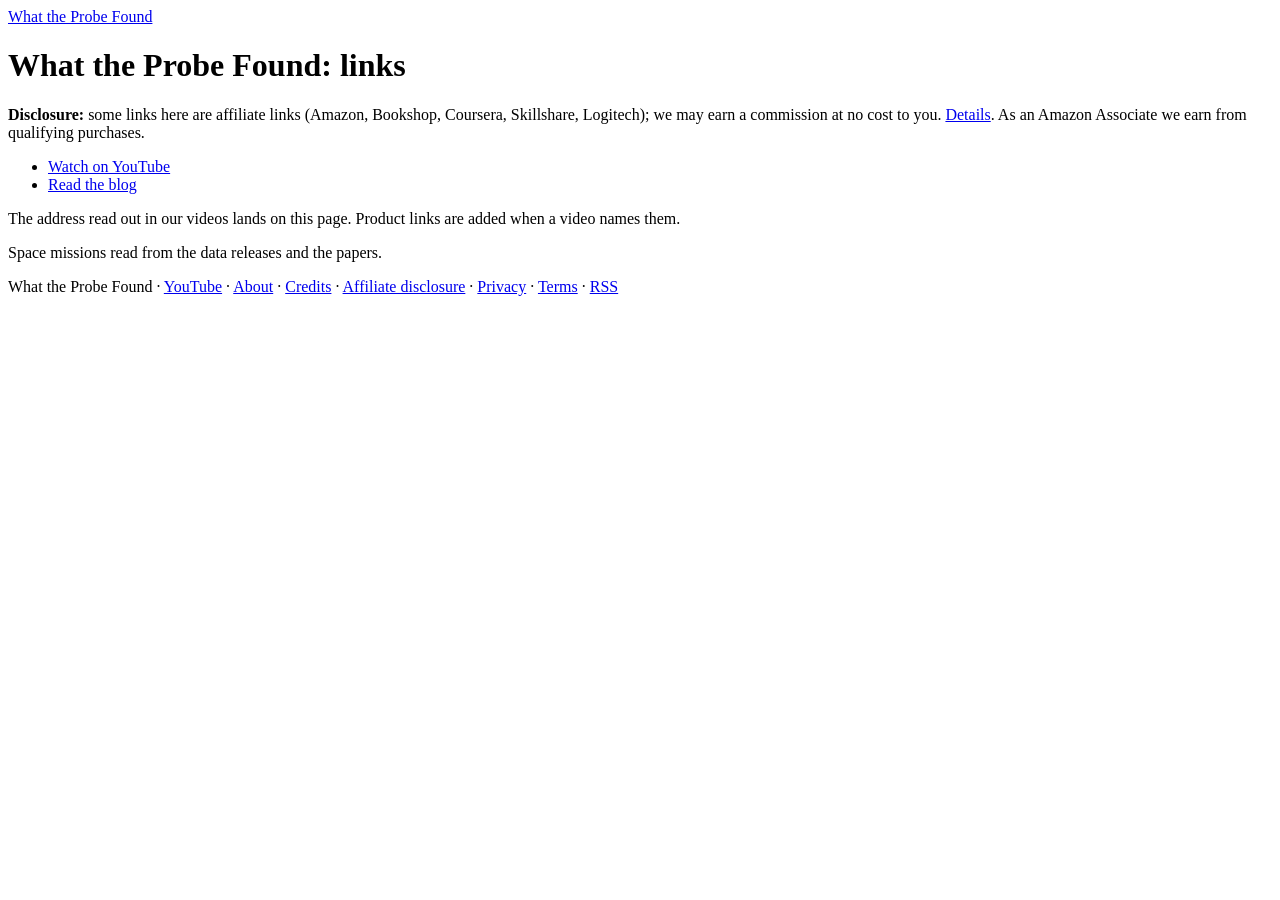
==== go/index.html @ ba675276 "Launch whattheprobefound.visionmediachannels.com" ====
<!doctype html>
<html lang="en">
<head>
<meta charset="utf-8">
<meta name="viewport" content="width=device-width, initial-scale=1">
<title>Links · What the Probe Found</title>
<meta name="description" content="Every What the Probe Found link in one place: channel, blog and the products named in the videos.">
<link rel="canonical" href="https://whattheprobefound.visionmediachannels.com/go/">
<meta property="og:site_name" content="What the Probe Found">
<meta property="og:type" content="website">
<meta property="og:title" content="Links · What the Probe Found">
<meta property="og:description" content="Every What the Probe Found link in one place: channel, blog and the products named in the videos.">
<meta property="og:url" content="https://whattheprobefound.visionmediachannels.com/go/">
<meta property="og:image" content="https://whattheprobefound.visionmediachannels.com/images/site-header.png">
<meta name="twitter:card" content="summary_large_image">
<link rel="alternate" type="application/rss+xml" title="What the Probe Found" href="https://whattheprobefound.visionmediachannels.com/feed.xml">
<link rel="icon" type="image/png" sizes="32x32" href="https://whattheprobefound.visionmediachannels.com/favicon-32.png">
<link rel="icon" type="image/png" sizes="512x512" href="https://whattheprobefound.visionmediachannels.com/favicon-512.png">
<link rel="preconnect" href="https://fonts.googleapis.com">
<link rel="preconnect" href="https://fonts.gstatic.com" crossorigin>
<link rel="stylesheet" href="https://fonts.googleapis.com/css2?family=Exo+2:wght@400;700&amp;family=Source+Sans+3:wght@400;700&amp;display=swap">
<link rel="stylesheet" href="https://whattheprobefound.visionmediachannels.com/style.css">

</head>
<body>
<header class="site"><a href="https://whattheprobefound.visionmediachannels.com/">What the Probe Found</a></header>
<main>
<h1>What the Probe Found: links</h1><aside class="disclosure"><strong>Disclosure:</strong> some links here are affiliate links (Amazon, Bookshop, Coursera, Skillshare, Logitech); we may earn a commission at no cost to you. <a href="https://whattheprobefound.visionmediachannels.com/affiliate-disclosure/">Details</a>. As an Amazon Associate we earn from qualifying purchases.</aside><ul class="posts"><li><a href="https://www.youtube.com/@whattheprobefound">Watch on YouTube</a></li><li><a href="https://whattheprobefound.visionmediachannels.com/">Read the blog</a></li></ul><p class="meta">The address read out in our videos lands on this page. Product links are added when a video names them.</p>
</main>
<footer><p>Space missions read from the data releases and the papers.</p><p>What the Probe Found · <a href="https://www.youtube.com/@whattheprobefound">YouTube</a> · <a href="https://whattheprobefound.visionmediachannels.com/about/">About</a> · <a href="https://whattheprobefound.visionmediachannels.com/credits/">Credits</a> · <a href="https://whattheprobefound.visionmediachannels.com/affiliate-disclosure/">Affiliate disclosure</a> · <a href="https://whattheprobefound.visionmediachannels.com/privacy/">Privacy</a> · <a href="https://whattheprobefound.visionmediachannels.com/terms/">Terms</a> · <a href="https://whattheprobefound.visionmediachannels.com/feed.xml">RSS</a></p></footer>
</body>
</html>
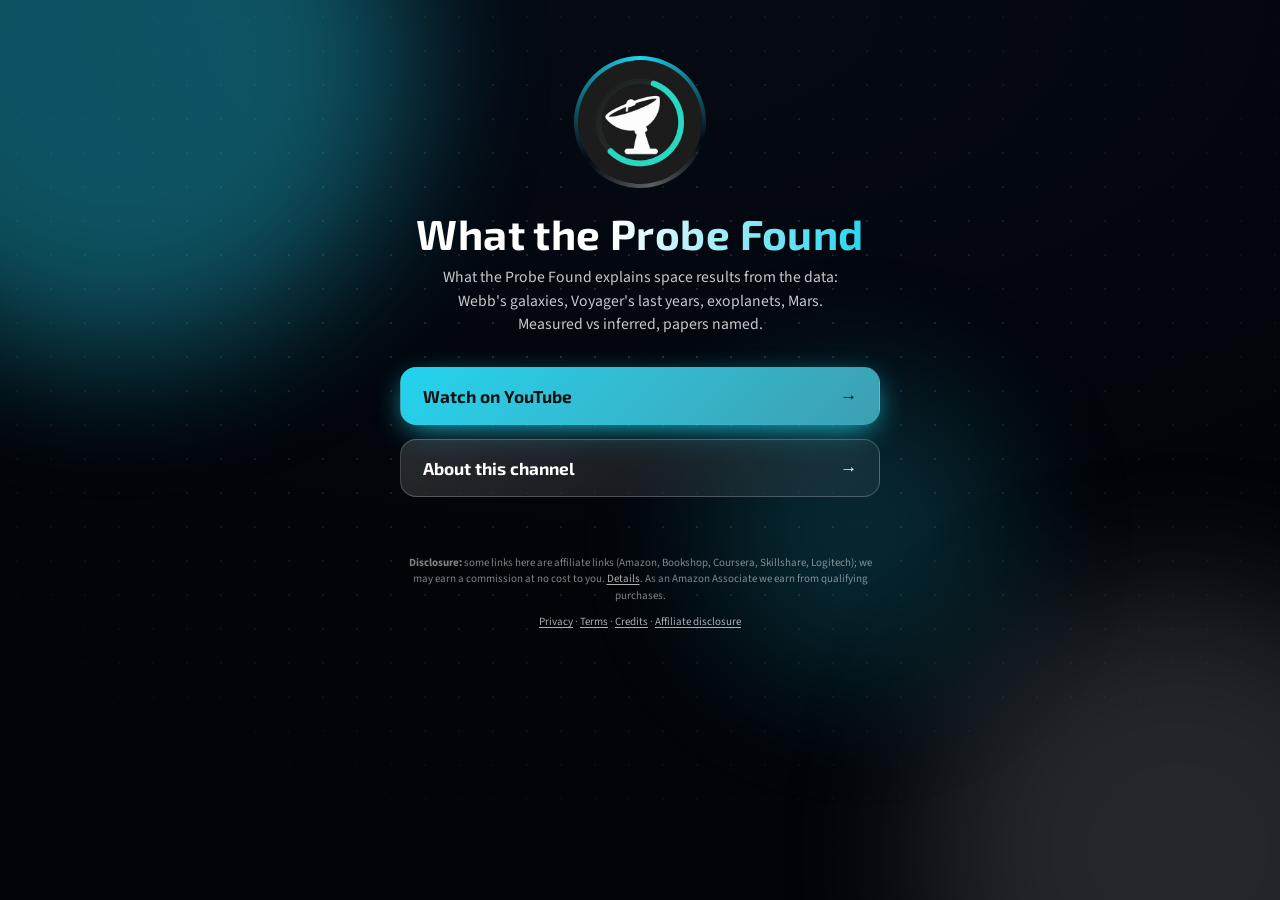
==== commit baccc9dc: "Animated link hub at host root" ====
--- a/go/index.html
+++ b/go/index.html
@@ -3,30 +3,76 @@
 <head>
 <meta charset="utf-8">
 <meta name="viewport" content="width=device-width, initial-scale=1">
-<title>Links · What the Probe Found</title>
-<meta name="description" content="Every What the Probe Found link in one place: channel, blog and the products named in the videos.">
-<link rel="canonical" href="https://whattheprobefound.visionmediachannels.com/go/">
+<title>What the Probe Found · Links</title>
+<meta name="description" content="What the Probe Found explains space results from the data: Webb&#x27;s galaxies, Voyager&#x27;s last years, exoplanets, Mars. Measured vs inferred, papers named.">
+<link rel="canonical" href="https://whattheprobefound.visionmediachannels.com/">
 <meta property="og:site_name" content="What the Probe Found">
 <meta property="og:type" content="website">
-<meta property="og:title" content="Links · What the Probe Found">
-<meta property="og:description" content="Every What the Probe Found link in one place: channel, blog and the products named in the videos.">
-<meta property="og:url" content="https://whattheprobefound.visionmediachannels.com/go/">
+<meta property="og:title" content="What the Probe Found">
+<meta property="og:description" content="What the Probe Found explains space results from the data: Webb&#x27;s galaxies, Voyager&#x27;s last years, exoplanets, Mars. Measured vs inferred, papers named.">
+<meta property="og:url" content="https://whattheprobefound.visionmediachannels.com/">
 <meta property="og:image" content="https://whattheprobefound.visionmediachannels.com/images/site-header.png">
 <meta name="twitter:card" content="summary_large_image">
-<link rel="alternate" type="application/rss+xml" title="What the Probe Found" href="https://whattheprobefound.visionmediachannels.com/feed.xml">
 <link rel="icon" type="image/png" sizes="32x32" href="https://whattheprobefound.visionmediachannels.com/favicon-32.png">
-<link rel="icon" type="image/png" sizes="512x512" href="https://whattheprobefound.visionmediachannels.com/favicon-512.png">
-<link rel="preconnect" href="https://fonts.googleapis.com">
-<link rel="preconnect" href="https://fonts.gstatic.com" crossorigin>
+<link rel="preconnect" href="https://fonts.googleapis.com"><link rel="preconnect" href="https://fonts.gstatic.com" crossorigin>
 <link rel="stylesheet" href="https://fonts.googleapis.com/css2?family=Exo+2:wght@400;700&amp;family=Source+Sans+3:wght@400;700&amp;display=swap">
-<link rel="stylesheet" href="https://whattheprobefound.visionmediachannels.com/style.css">
-
+<style>
+:root{--bg:#050A14;--bg2:#020409;--glow:#22D3EE;--glow2:#5c6066;--head:'Exo 2',Georgia,serif;--body:'Source Sans 3',system-ui,sans-serif}
+*{box-sizing:border-box}html{-webkit-text-size-adjust:100%}
+body{margin:0;min-height:100vh;color:#fff;font:17px/1.5 var(--body);background:radial-gradient(120% 90% at 50% 0%,var(--bg) 0%,var(--bg2) 70%);overflow-x:hidden;position:relative}
+.orb{position:fixed;border-radius:50%;filter:blur(70px);opacity:.38;pointer-events:none;z-index:0;will-change:transform}
+.o1{width:46vmax;height:46vmax;background:var(--glow);top:-18vmax;left:-14vmax;animation:d1 22s ease-in-out infinite alternate}
+.o2{width:40vmax;height:40vmax;background:var(--glow2);bottom:-16vmax;right:-12vmax;animation:d2 26s ease-in-out infinite alternate}
+.o3{width:24vmax;height:24vmax;background:var(--glow);opacity:.18;top:42%;left:55%;animation:d3 30s ease-in-out infinite alternate}
+@keyframes d1{to{transform:translate(18vmax,12vmax) scale(1.2)}}
+@keyframes d2{to{transform:translate(-16vmax,-10vmax) scale(1.15)}}
+@keyframes d3{to{transform:translate(-30vmax,8vmax) scale(.8)}}
+.dots{position:fixed;inset:0;z-index:0;pointer-events:none;background-image:radial-gradient(rgba(255,255,255,.14) 1px,transparent 1.5px);background-size:34px 34px;mask-image:radial-gradient(70% 60% at 50% 40%,#000,transparent);animation:drift 40s linear infinite}
+@keyframes drift{to{background-position:34px 68px}}
+main{position:relative;z-index:1;max-width:520px;margin:0 auto;padding:56px 20px 28px;text-align:center}
+.ring{width:132px;height:132px;margin:0 auto 22px;border-radius:50%;padding:4px;position:relative;
+  background:conic-gradient(from 0deg,var(--glow),transparent 30%,var(--glow2),transparent 65%,var(--glow));animation:spin 7s linear infinite;
+  opacity:0;animation:spin 7s linear infinite,pop .9s .1s cubic-bezier(.2,.9,.3,1.3) forwards}
+.ring::after{content:"";position:absolute;inset:-14px;border-radius:50%;border:2px solid var(--glow);opacity:.0;animation:pulse 3.2s 1s ease-out infinite}
+.ring img,.ring .ph{width:100%;height:100%;border-radius:50%;display:block;object-fit:cover;background:var(--bg2);animation:unspin 7s linear infinite}
+.ring .ph{display:grid;place-items:center;font:700 44px var(--head)}
+@keyframes spin{to{transform:rotate(360deg)}}@keyframes unspin{to{transform:rotate(-360deg)}}
+@keyframes pulse{0%{transform:scale(.85);opacity:.55}100%{transform:scale(1.25);opacity:0}}
+@keyframes pop{from{opacity:0;transform:scale(.6) rotate(0)}to{opacity:1}}
+h1{font:700 clamp(30px,8vw,42px)/1.1 var(--head);margin:0 0 10px;letter-spacing:.01em;
+  background:linear-gradient(100deg,#fff 20%,var(--glow) 45%,#fff 70%);background-size:220% 100%;-webkit-background-clip:text;background-clip:text;color:transparent;
+  animation:shine 6s 1s ease-in-out infinite,up .8s .25s both}
+@keyframes shine{0%,100%{background-position:100% 0}50%{background-position:0 0}}
+.tag{margin:0 auto 30px;max-width:420px;color:rgba(255,255,255,.78);font-size:.98rem;animation:up .8s .4s both}
+@keyframes up{from{opacity:0;transform:translateY(18px)}to{opacity:1;transform:none}}
+.btns{display:grid;gap:14px}
+.btn{position:relative;display:flex;align-items:center;justify-content:space-between;gap:12px;padding:17px 22px;border-radius:16px;color:#fff;text-decoration:none;
+  font:700 1.08rem var(--head);background:linear-gradient(135deg,rgba(255,255,255,.14),rgba(255,255,255,.05));border:1px solid rgba(255,255,255,.22);
+  backdrop-filter:blur(8px);-webkit-backdrop-filter:blur(8px);overflow:hidden;opacity:0;animation:up .7s calc(.55s + var(--i)*.12s) both;
+  transition:transform .25s cubic-bezier(.2,.8,.3,1.2),border-color .25s,box-shadow .25s}
+.btn:first-child{background:linear-gradient(135deg,var(--glow),color-mix(in srgb,var(--glow) 55%,var(--glow2)));border-color:transparent;color:#111;box-shadow:0 8px 30px -8px var(--glow)}
+.btn::before{content:"";position:absolute;top:0;left:-70%;width:45%;height:100%;background:linear-gradient(100deg,transparent,rgba(255,255,255,.4),transparent);transform:skewX(-20deg);transition:left .7s}
+.btn:hover,.btn:focus-visible{transform:translateY(-4px) scale(1.02);border-color:var(--glow);box-shadow:0 14px 34px -10px var(--glow);outline:none}
+.btn:hover::before{left:130%}.btn i{font-style:normal;transition:transform .25s}.btn:hover i{transform:translateX(6px)}
+.btn:active{transform:scale(.98)}
+.btn:first-child::after{content:"";position:absolute;inset:0;border-radius:16px;box-shadow:0 0 0 0 var(--glow);animation:ping 2.6s 2s ease-out infinite}
+@keyframes ping{0%{box-shadow:0 0 0 0 color-mix(in srgb,var(--glow) 60%,transparent)}70%,100%{box-shadow:0 0 0 16px transparent}}
+footer{position:relative;z-index:1;max-width:520px;margin:0 auto;padding:30px 20px 36px;text-align:center;font-size:11px;line-height:1.5;color:rgba(255,255,255,.5);animation:up 1s 1.4s both}
+footer p{margin:0 0 10px}footer a{color:rgba(255,255,255,.68);text-decoration:underline;text-underline-offset:2px}footer a:hover{color:#fff}
+@media (prefers-reduced-motion:reduce){*,*::before,*::after{animation:none!important;transition:none!important}.btn,h1,.tag,.ring,footer{opacity:1!important}}
+</style>
 </head>
 <body>
-<header class="site"><a href="https://whattheprobefound.visionmediachannels.com/">What the Probe Found</a></header>
+<div class="orb o1"></div><div class="orb o2"></div><div class="orb o3"></div><div class="dots"></div>
 <main>
-<h1>What the Probe Found: links</h1><aside class="disclosure"><strong>Disclosure:</strong> some links here are affiliate links (Amazon, Bookshop, Coursera, Skillshare, Logitech); we may earn a commission at no cost to you. <a href="https://whattheprobefound.visionmediachannels.com/affiliate-disclosure/">Details</a>. As an Amazon Associate we earn from qualifying purchases.</aside><ul class="posts"><li><a href="https://www.youtube.com/@whattheprobefound">Watch on YouTube</a></li><li><a href="https://whattheprobefound.visionmediachannels.com/">Read the blog</a></li></ul><p class="meta">The address read out in our videos lands on this page. Product links are added when a video names them.</p>
+<div class="ring"><img src="/images/avatar.png" alt="What the Probe Found logo" width="360" height="360"></div>
+<h1>What the Probe Found</h1>
+<p class="tag">What the Probe Found explains space results from the data: Webb&#x27;s galaxies, Voyager&#x27;s last years, exoplanets, Mars. Measured vs inferred, papers named.</p>
+<nav class="btns" aria-label="Links"><a class="btn" style="--i:0" href="https://www.youtube.com/@whattheprobefound"><span>Watch on YouTube</span><i aria-hidden="true">→</i></a><a class="btn" style="--i:1" href="https://whattheprobefound.visionmediachannels.com/about/"><span>About this channel</span><i aria-hidden="true">→</i></a></nav>
 </main>
-<footer><p>Space missions read from the data releases and the papers.</p><p>What the Probe Found · <a href="https://www.youtube.com/@whattheprobefound">YouTube</a> · <a href="https://whattheprobefound.visionmediachannels.com/about/">About</a> · <a href="https://whattheprobefound.visionmediachannels.com/credits/">Credits</a> · <a href="https://whattheprobefound.visionmediachannels.com/affiliate-disclosure/">Affiliate disclosure</a> · <a href="https://whattheprobefound.visionmediachannels.com/privacy/">Privacy</a> · <a href="https://whattheprobefound.visionmediachannels.com/terms/">Terms</a> · <a href="https://whattheprobefound.visionmediachannels.com/feed.xml">RSS</a></p></footer>
+<footer>
+<p><strong>Disclosure:</strong> some links here are affiliate links (Amazon, Bookshop, Coursera, Skillshare, Logitech); we may earn a commission at no cost to you. <a href="https://whattheprobefound.visionmediachannels.com/affiliate-disclosure/">Details</a>. As an Amazon Associate we earn from qualifying purchases.</p>
+<p><a href="https://whattheprobefound.visionmediachannels.com/privacy/">Privacy</a> · <a href="https://whattheprobefound.visionmediachannels.com/terms/">Terms</a> · <a href="https://whattheprobefound.visionmediachannels.com/credits/">Credits</a> · <a href="https://whattheprobefound.visionmediachannels.com/affiliate-disclosure/">Affiliate disclosure</a></p>
+</footer>
 </body>
 </html>
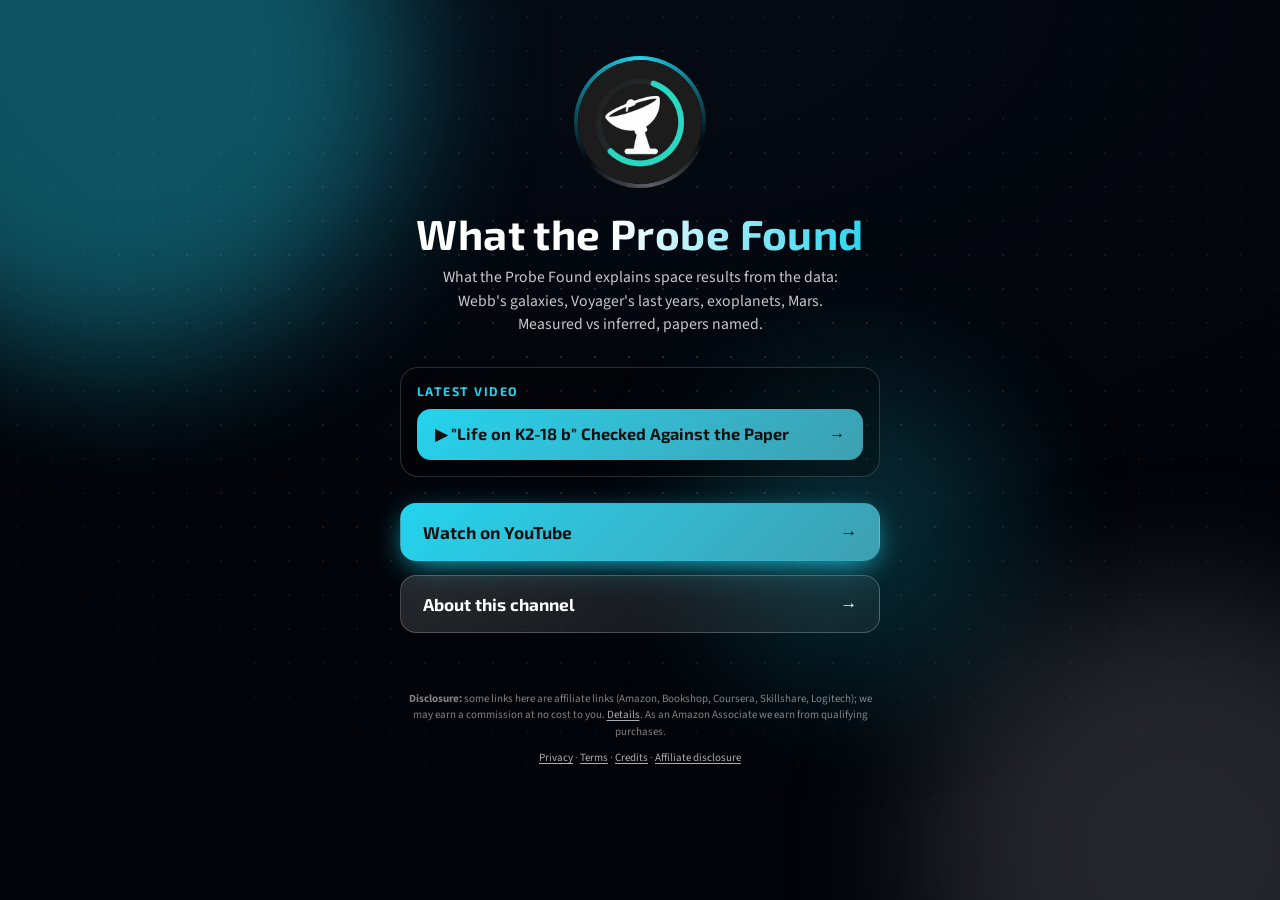
==== commit d28dc6a9: "Link hub: latest public video and its one product at the top (owner OK 2026-11-25) Co-Authored-By: C" ====
--- a/go/index.html
+++ b/go/index.html
@@ -57,6 +57,13 @@
 .btn:active{transform:scale(.98)}
 .btn:first-child::after{content:"";position:absolute;inset:0;border-radius:16px;box-shadow:0 0 0 0 var(--glow);animation:ping 2.6s 2s ease-out infinite}
 @keyframes ping{0%{box-shadow:0 0 0 0 color-mix(in srgb,var(--glow) 60%,transparent)}70%,100%{box-shadow:0 0 0 16px transparent}}
+.latest{margin:0 0 26px;padding:16px;border-radius:18px;background:rgba(0,0,0,.28);border:1px solid rgba(255,255,255,.16);text-align:left;animation:up .8s .5s both}
+.kick{margin:0 0 10px;font:700 .78rem var(--head);letter-spacing:.12em;text-transform:uppercase;color:var(--glow)}
+.lbtn{display:flex;align-items:center;justify-content:space-between;gap:12px;padding:15px 18px;border-radius:14px;text-decoration:none;font:700 1.02rem var(--head);
+  color:#111;background:linear-gradient(135deg,var(--glow),color-mix(in srgb,var(--glow) 55%,var(--glow2)));transition:transform .25s}
+.lbtn:hover,.lbtn:focus-visible{transform:translateY(-3px);outline:none}.lbtn i{font-style:normal}
+.lbtn.prod{color:#fff;background:rgba(255,255,255,.1);border:1px solid rgba(255,255,255,.25)}
+.pdisc{margin:14px 0 8px;font-size:.82rem;line-height:1.45;color:rgba(255,255,255,.75)}
 footer{position:relative;z-index:1;max-width:520px;margin:0 auto;padding:30px 20px 36px;text-align:center;font-size:11px;line-height:1.5;color:rgba(255,255,255,.5);animation:up 1s 1.4s both}
 footer p{margin:0 0 10px}footer a{color:rgba(255,255,255,.68);text-decoration:underline;text-underline-offset:2px}footer a:hover{color:#fff}
 @media (prefers-reduced-motion:reduce){*,*::before,*::after{animation:none!important;transition:none!important}.btn,h1,.tag,.ring,footer{opacity:1!important}}
@@ -68,6 +75,7 @@
 <div class="ring"><img src="/images/avatar.png" alt="What the Probe Found logo" width="360" height="360"></div>
 <h1>What the Probe Found</h1>
 <p class="tag">What the Probe Found explains space results from the data: Webb&#x27;s galaxies, Voyager&#x27;s last years, exoplanets, Mars. Measured vs inferred, papers named.</p>
+<section class="latest" aria-label="Latest video"><p class="kick">Latest video</p><a class="lbtn" href="https://www.youtube.com/watch?v=CyxcUNM0o1s"><span>▶ &quot;Life on K2-18 b&quot; Checked Against the Paper</span><i aria-hidden="true">→</i></a></section>
 <nav class="btns" aria-label="Links"><a class="btn" style="--i:0" href="https://www.youtube.com/@whattheprobefound"><span>Watch on YouTube</span><i aria-hidden="true">→</i></a><a class="btn" style="--i:1" href="https://whattheprobefound.visionmediachannels.com/about/"><span>About this channel</span><i aria-hidden="true">→</i></a></nav>
 </main>
 <footer>
